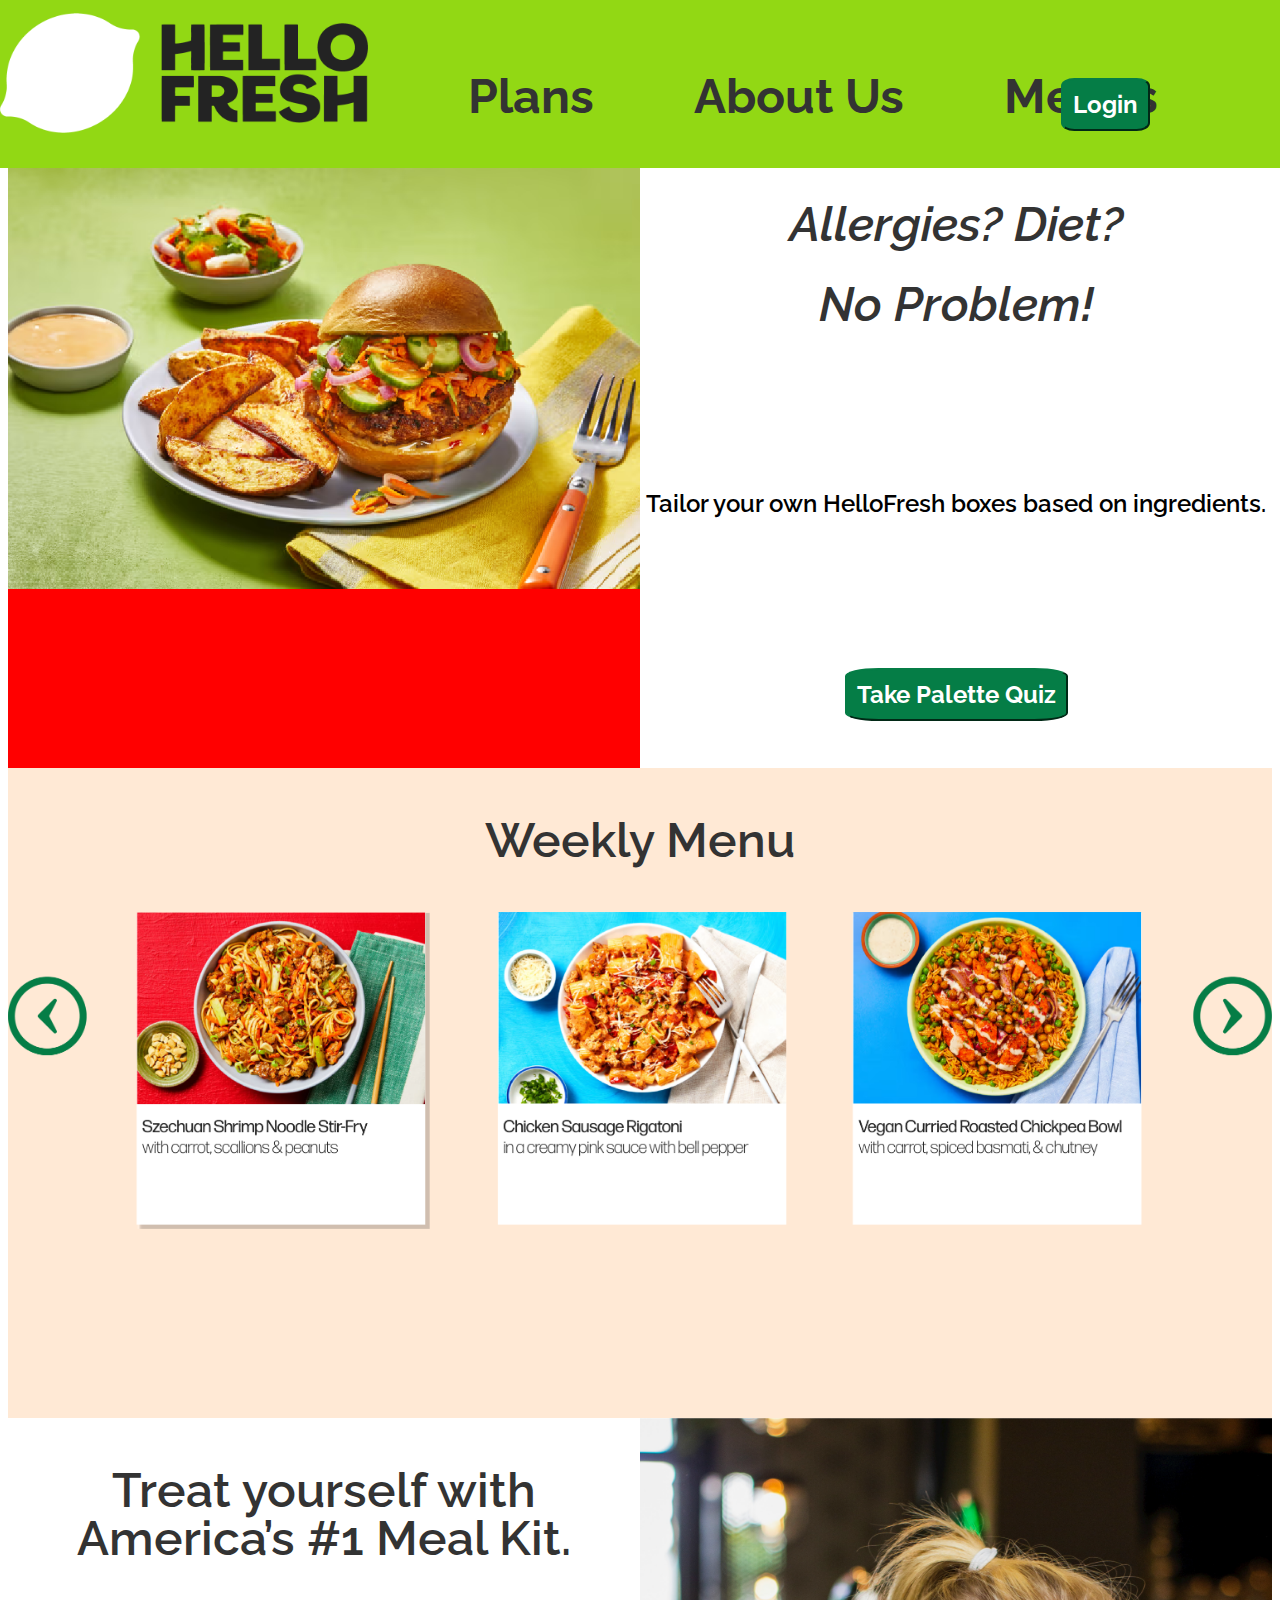
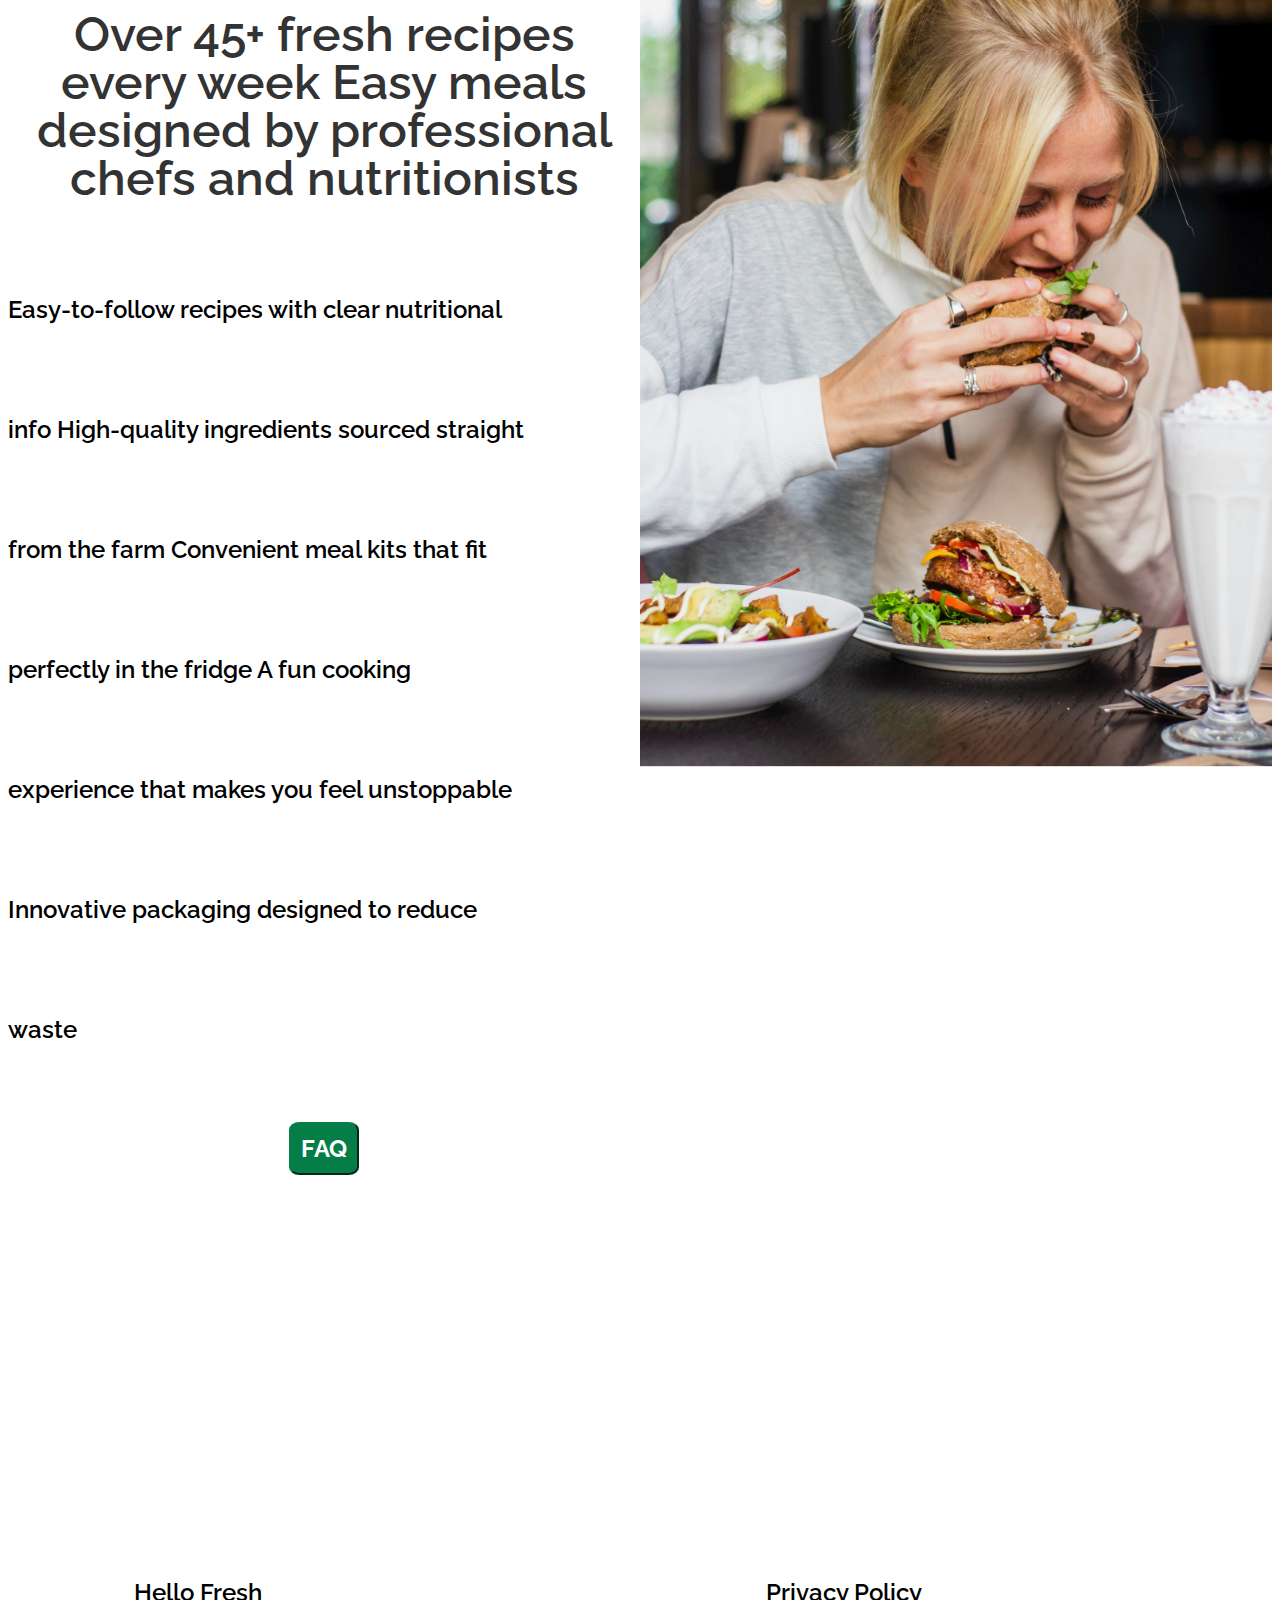
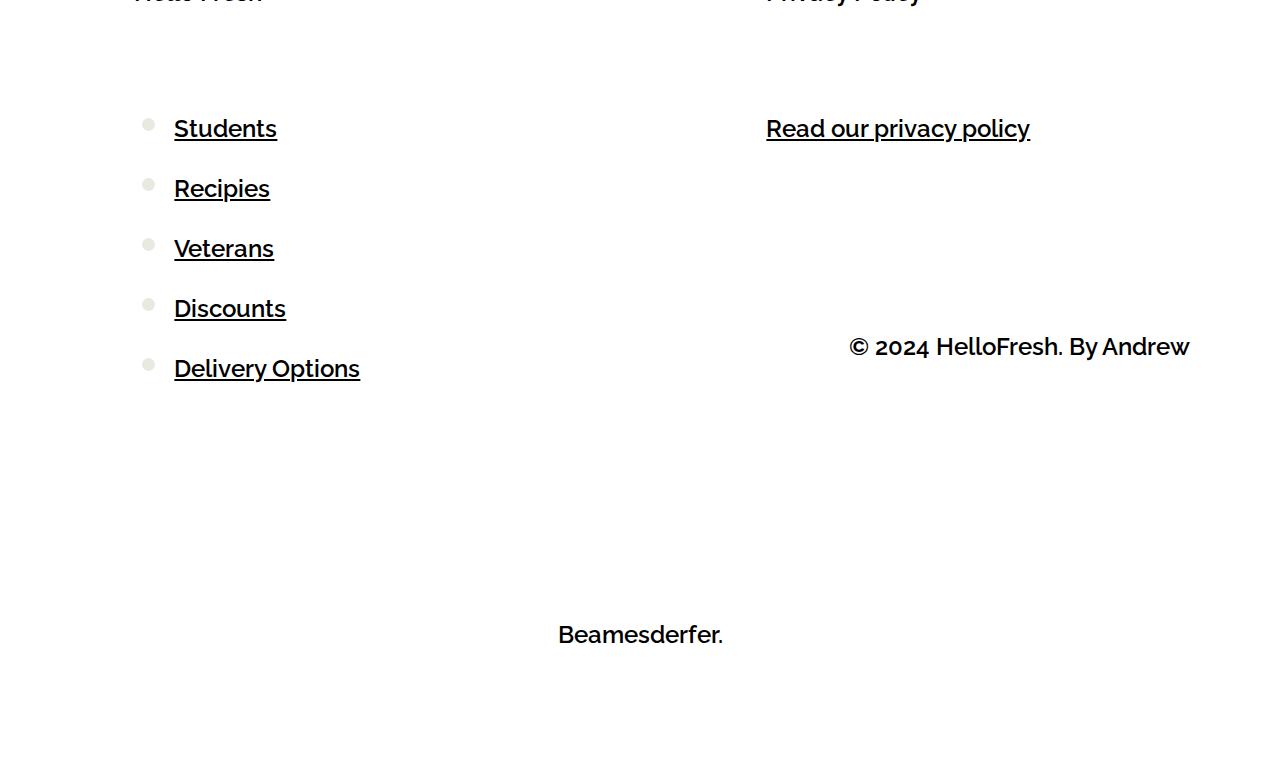
==== index.html @ eec42425 "files" ====
<!DOCTYPE html>
<html>
<head>
<title>HelloFresh</title>
<link rel="stylesheet" type="text/css" href="style.css">
<link rel="preconnect" href="https://fonts.googleapis.com">
<link href="https://fonts.googleapis.com/css2?family=Raleway:wght@300;400&display=swap" rel="stylesheet">
</head>
<body> 
<header>
  <div class="nav Logo"> <img src="images/logo.png" style="height:120px;width:100%"> </div>
  <div class="nav Plans">Plans</div>
  <div class="nav About">About Us</div><div class="nav Menus">Menus</div><div class="nav Login"><button>Login</button></div>
</header>
<div class="content">
<div class= "box red"><div class="img"><img src="images/food1.png"></div></div>
<div class= "box orange"><div class="centered"><h1>Allergies? Diet?</h1><h1>No Problem!</h1>
  <h2> </h2><h2>Tailor your own HelloFresh boxes based on ingredients.</h2>
  <button>Take Palette Quiz</button></div></div>
<div class= "box2 yellow"><div class="centered"><h3>Weekly Menu</h3><div class="img"><img src="images/food2.png"></div></div></div>
<div class= "box green"><div class="centered"><h3>Treat yourself with
America’s #1 Meal Kit.</h3>
<h3>Over 45+ fresh recipes every week
Easy meals designed by professional chefs and nutritionists</h3><div class="centere"><h4> Easy-to-follow recipes with clear nutritional info

 High-quality ingredients sourced straight from the farm

 Convenient meal kits that fit perfectly in the fridge

 A fun cooking experience that makes you feel unstoppable

 Innovative packaging designed to reduce waste</h4></div><p></p><p></p><p></p><p></p></p><button>FAQ</button></div></div>
<div class= "box green"><div class="centered"><div class="img"><img src="images/pic1.png"></div></div></div>
</div>





<footer>

    <div class="footer">  <div class="social-media">
        <h4>Hello Fresh</h4>
        <ul>
          <li><a href="#" target="https:/">Students</a></li>
          <li><a href="#" target="https:/">Recipies</a></li>
          <li><a href="#" target="https:/">Veterans</a></li>
                   <li><a href="#" target="https:/">Discounts</a></li>
                            <li><a href="#" target="https:/">Delivery Options</a></li>

        </ul>
      </div>

      <div class="privacy-policy">
        <h4>Privacy Policy</h4>
        <p><a href="/privacy-policy">Read our privacy policy</a></p>
      </div>
    </div><center><h2>&copy; 2024 HelloFresh. By Andrew Beamesderfer.</h2>

</center></div></footer>
 </body>
 </html>
---- style.css ----
body{font-family: Georgia;
	font-size: 16px;
	 line-height:1.5;
	 background-color:#ffffff;
	 
	 background-size:cover; 
	 background-repeat:no-repeat;
	 height:100vh;
	 color:#333333;}
header{
position: fixed;
font-family: Raleway;
top:0px;
left:0px;
font-size: 48px;
font-weight: 700;
font-style:bold;
line-height:4;
height:168px;
width: 100%;
background-color: #92D814;
}
footer{
	;
	bottom: 64px;
	left: 64px;

	 }
	 h1{font-family: Raleway;
	 	font-size: 48px;
font-weight: 600;
font-style:italic;
line-height:1;
	 	}
	 	h2{font-family: Raleway;
	 	font-size: 24px;
font-weight: 600;
line-height:12;color:black;
	 	}
	 	 h3{font-family: Raleway;
	 	font-size: 48px;
font-weight: 600;

line-height:1;
	 	}
	 		 	h4{font-family: Raleway;
	 	font-size: 24px;
font-weight: 600;
line-height:5;color:black;text-align: left;

	 	}
		a{font-family: Raleway;
	 	font-size: 24px;
font-weight: 600;
line-height:1;color:black;text-align: left;}

	 p{font-family: Raleway;
	 	position:center;
	 	top:1000px;}
.content{display:flex;flex-wrap: wrap;}
	 	.box{width: 50%; height:300px;display: inline-block;}
	 	.box2{width: 100%; height:300px;display: inline-block;}
	 	.red{background-color: red;margin-top:160px;height:600px;}
	 	.orange{margin-top:160px;height:600px;}

	 	.yellow{background-color: #FFE9D5;height:650px;}
	 	.green{height:1600px;}
	 	.blue{background-color: blue;}
	 	.purple{background-color: purple;}

	 	.nav{float: left;margin-right:100px;position:center;}
	 	.Logo{ height:100%;padding-top:1%;}
.Login{position:fixed;right:30px;
}
.centered{text-align: center;margin:auto;}
.centere{text-align: center;margin-right:110px;}
img{height:100%;width:100%;}
	 button {font-family: Raleway;font-weight:700;background-color:#057D46;padding:10px;font-size:24px;color:white;border-radius:15%;border-color:#057D46;}
	 .social-media {font-family: 'Raleway', sans-serif;color: #e9e9df;font-size: 40px; font-weight:400;padding-left:9%;float:left; width:50%; height:100%; margin-top:5%;margin-bottom:10px; margin-left:1%; margin-right:0%; }
.privacy-policy { font-family: 'Raleway', sans-serif;color: #e9e9df;font-size: 40px; font-weight:400;float:left; width:40%; height:100%; margin-top:5%;margin-bottom:10px; margin-left:0px; margin-right:0px; }
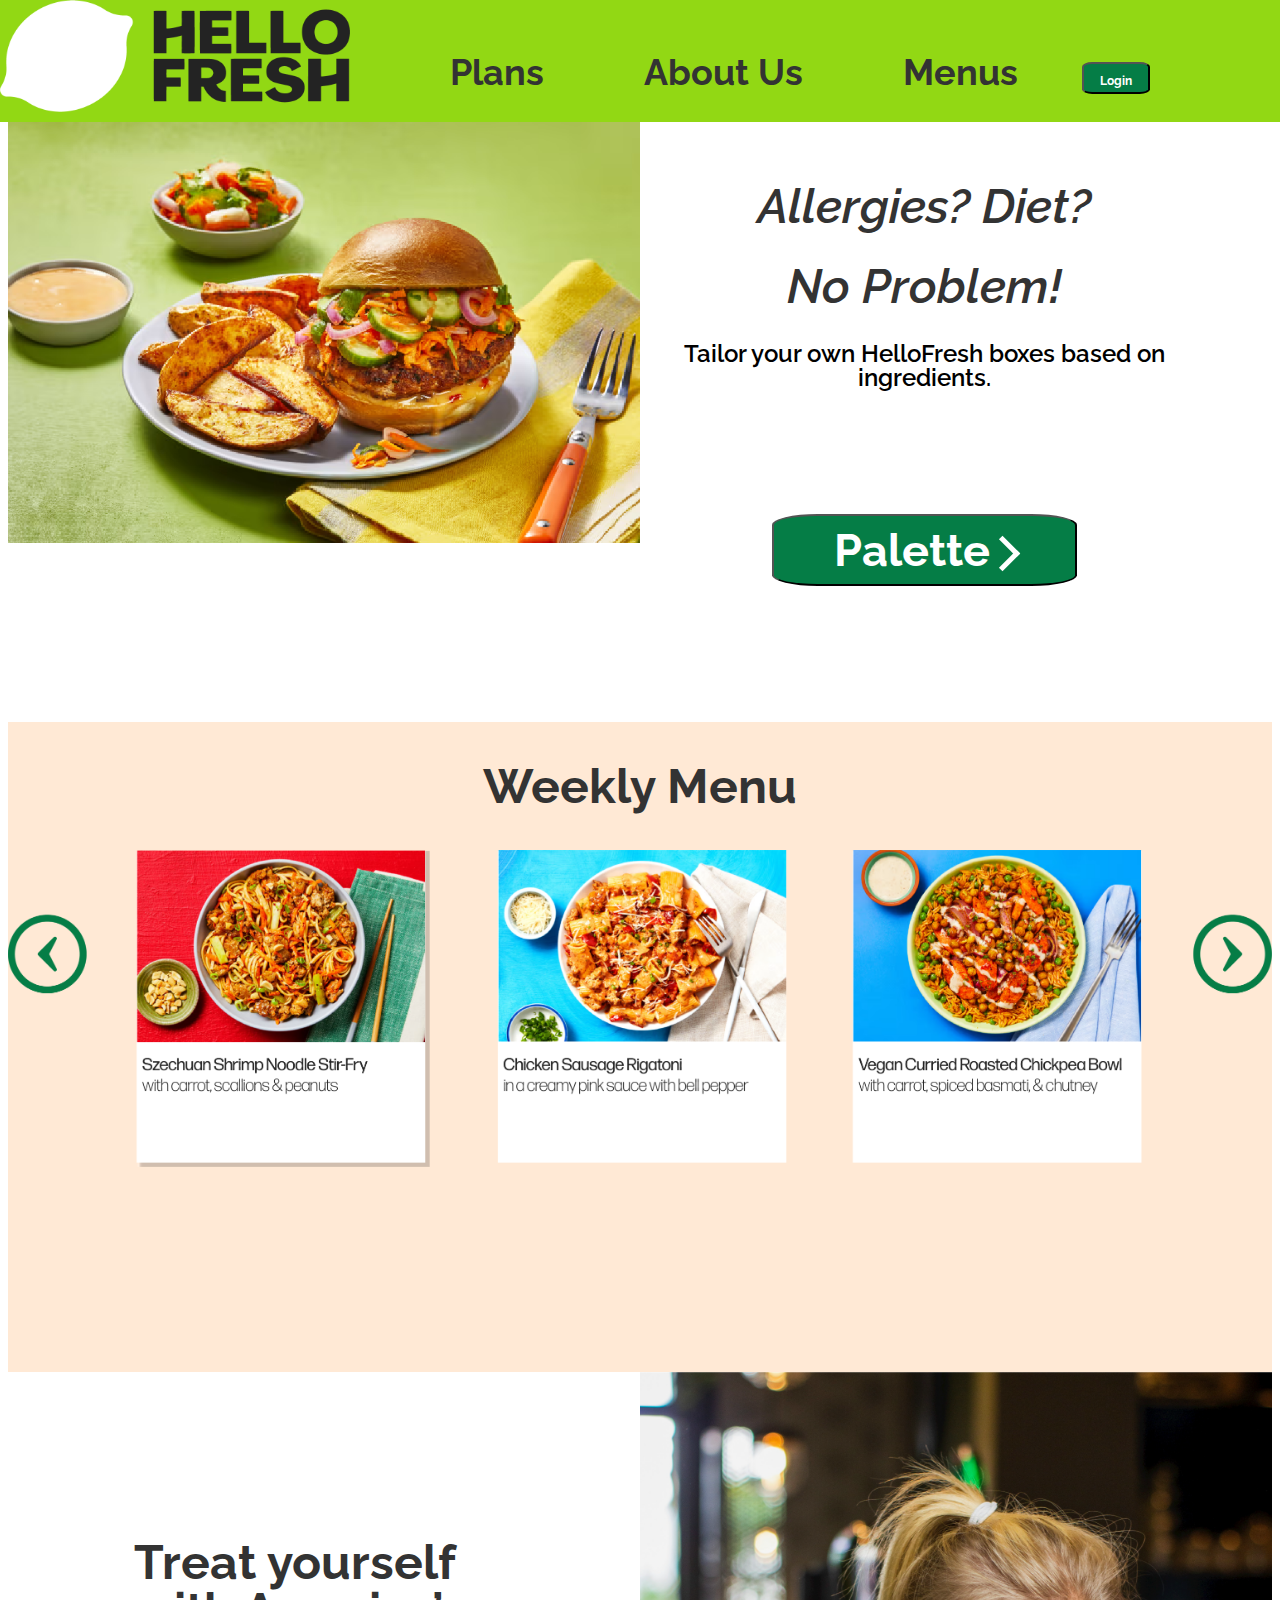
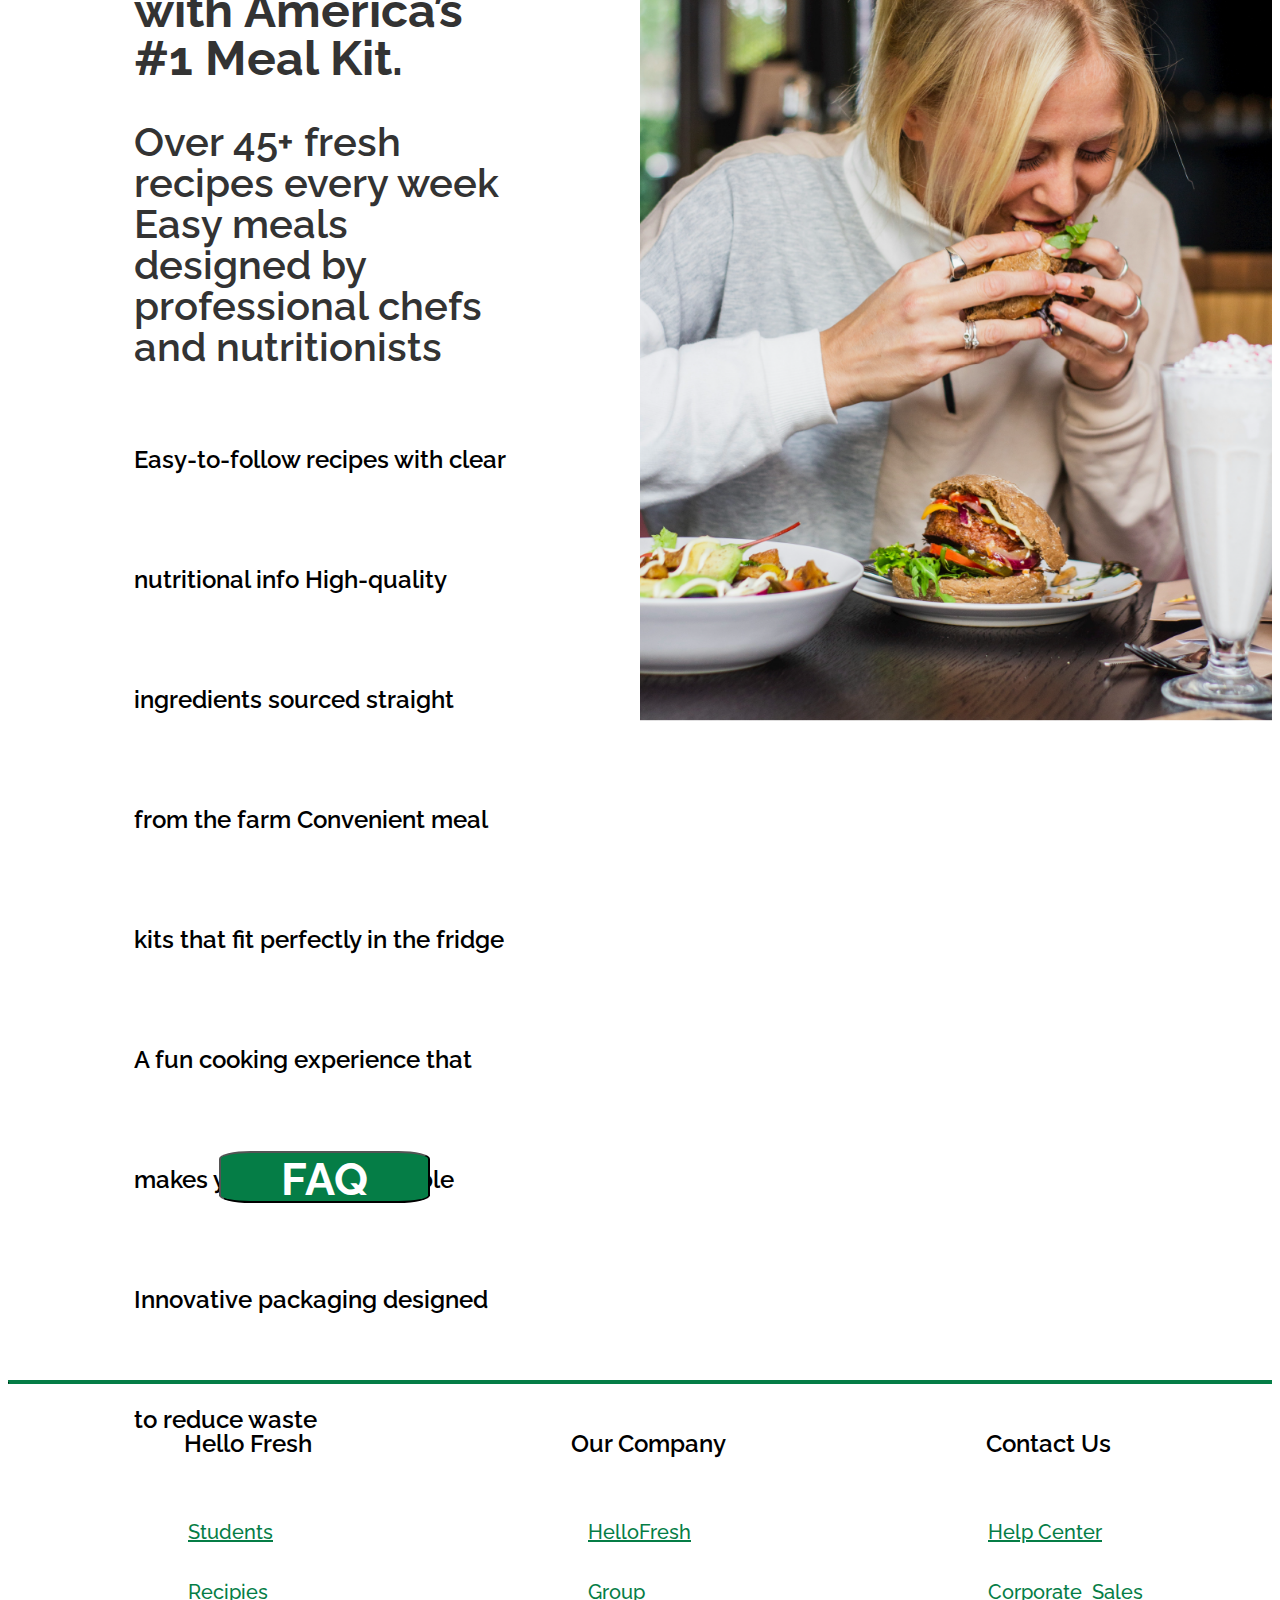
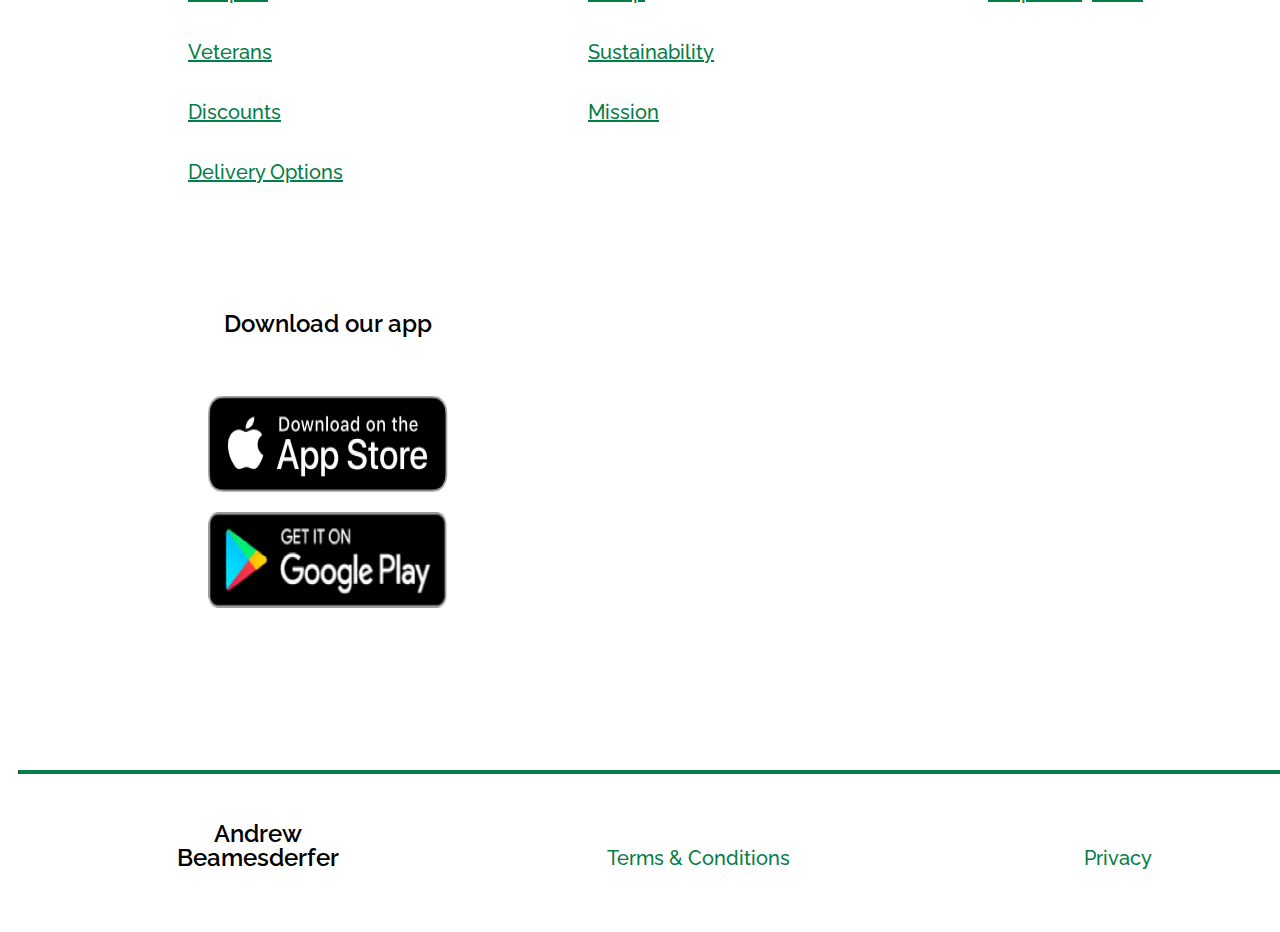
==== commit d61de112: "revisions and table" ====
--- a/index.html
+++ b/index.html
@@ -8,55 +8,88 @@
 </head>
 <body> 
 <header>
-  <div class="nav Logo"> <img src="images/logo.png" style="height:120px;width:100%"> </div>
-  <div class="nav Plans">Plans</div>
+  
+  <div class="nav Logo"><img src="images/logo.png"></div>  <div class="nav Plans">Plans</div>
   <div class="nav About">About Us</div><div class="nav Menus">Menus</div><div class="nav Login"><button>Login</button></div>
 </header>
 <div class="content">
 <div class= "box red"><div class="img"><img src="images/food1.png"></div></div>
-<div class= "box orange"><div class="centered"><h1>Allergies? Diet?</h1><h1>No Problem!</h1>
-  <h2> </h2><h2>Tailor your own HelloFresh boxes based on ingredients.</h2>
-  <button>Take Palette Quiz</button></div></div>
-<div class= "box2 yellow"><div class="centered"><h3>Weekly Menu</h3><div class="img"><img src="images/food2.png"></div></div></div>
-<div class= "box green"><div class="centered"><h3>Treat yourself with
-America’s #1 Meal Kit.</h3>
-<h3>Over 45+ fresh recipes every week
-Easy meals designed by professional chefs and nutritionists</h3><div class="centere"><h4> Easy-to-follow recipes with clear nutritional info
+<div class= "box orange">
+  <div class="orange2">
+    <h1>Allergies? Diet?</h1>
+    <h1>No Problem!</h1>
+  <h3>Tailor your own HelloFresh boxes based on ingredients.</h3>
+  <a href='./palette.html'><button class="button button1">Palette<i class="arrow right"></i> </button></a>
+  </div>
+</div>
+<div class= "box2 yellow"><h2>Weekly Menu</h2><div class="img"><img src="images/food2.png"></div></div>
+<div class= "box green">
+  <div class="green2">
+    <h2>Treat yourself with America’s #1 Meal Kit.</h2>
+<p1>Over 45+ fresh recipes every week Easy meals designed by professional chefs and nutritionists</p1>
 
- High-quality ingredients sourced straight from the farm
+    <h4> Easy-to-follow recipes with clear nutritional info High-quality ingredients sourced straight from the farm Convenient meal kits that fit perfectly in the fridge A fun cooking experience that makes you feel unstoppable Innovative packaging designed to reduce waste</h4>
+</div>
+ <button class="button button2">FAQ</button>
 
- Convenient meal kits that fit perfectly in the fridge
+</div>
+<div class= "box green">
 
- A fun cooking experience that makes you feel unstoppable
+    <div class="img"><img src="images/pic1.png"></div>
 
- Innovative packaging designed to reduce waste</h4></div><p></p><p></p><p></p><p></p></p><button>FAQ</button></div></div>
-<div class= "box green"><div class="centered"><div class="img"><img src="images/pic1.png"></div></div></div>
+</div>
 </div>
 
-
-
-
-
-<footer>
-
-    <div class="footer">  <div class="social-media">
-        <h4>Hello Fresh</h4>
+<hr class="solid">
+<div class="toes">
+      <div class="box4 social-media">
+        <h5>Hello Fresh</h5>
         <ul>
-          <li><a href="#" target="https:/">Students</a></li>
-          <li><a href="#" target="https:/">Recipies</a></li>
-          <li><a href="#" target="https:/">Veterans</a></li>
-                   <li><a href="#" target="https:/">Discounts</a></li>
-                            <li><a href="#" target="https:/">Delivery Options</a></li>
+          <a href="#" target="https:/">Students</a>
+          <a href="#" target="https:/">Recipies</a>
+          <a href="#" target="https:/">Veterans Discounts</a>
+                            <a href="#" target="https:/">Delivery Options</a>
 
         </ul>
       </div>
 
-      <div class="privacy-policy">
-        <h4>Privacy Policy</h4>
-        <p><a href="/privacy-policy">Read our privacy policy</a></p>
+      <div class="box4 Our-Company">
+        <h5>Our Company</h5>
+             <ul>
+          <a href="#" target="https:/">HelloFresh Group</a>
+          <a href="#" target="https:/">Sustainability Mission</a>
+        </ul>
       </div>
-    </div><center><h2>&copy; 2024 HelloFresh. By Andrew Beamesderfer.</h2>
+            <div class="box4 Contact-Us">
+        <h5>Contact Us</h5>
+        <ul>
+<a href="#" target="https:/">Help Center</a>
+<a href="#" target="https:/">Corporate</a>
+<a href="#" target="https:/">Sales</a>
+</ul></div>
+<div class="box3 app">
+        <h5>Download our app</h5>
+        <div class="download">
+          <div class="apple"><img src="images/apple.png"></div>
+          <div class="google"><img src="images/google.png"></div>
+        </div>
+      </div>
 
-</center></div></footer>
+        </ul>
+      </div>
+</div>
+   <footer>
+       <hr class="solid">
+        <div class="box4 social-media">
+        <h5>Andrew Beamesderfer</h5>
+      </div>
+
+      <div class="box3 app">
+        <ul><a>Terms & Conditions</a></ul>
+      </div>
+            <div class="box4 Contact-Us">
+        <ul><a>Privacy</a></ul></div>
+
+</center></footer>
  </body>
- </html>+ </html>
--- a/style.css
+++ b/style.css
@@ -6,75 +6,241 @@
 	 background-size:cover; 
 	 background-repeat:no-repeat;
 	 height:100vh;
-	 color:#333333;}
-header{
-position: fixed;
-font-family: Raleway;
-top:0px;
-left:0px;
-font-size: 48px;
-font-weight: 700;
-font-style:bold;
-line-height:4;
-height:168px;
-width: 100%;
-background-color: #92D814;
-}
-footer{
-	;
-	bottom: 64px;
-	left: 64px;
-
-	 }
-	 h1{font-family: Raleway;
-	 	font-size: 48px;
-font-weight: 600;
-font-style:italic;
-line-height:1;
-	 	}
-	 	h2{font-family: Raleway;
-	 	font-size: 24px;
-font-weight: 600;
-line-height:12;color:black;
-	 	}
-	 	 h3{font-family: Raleway;
-	 	font-size: 48px;
-font-weight: 600;
-
-line-height:1;
-	 	}
-	 		 	h4{font-family: Raleway;
-	 	font-size: 24px;
-font-weight: 600;
-line-height:5;color:black;text-align: left;
-
-	 	}
-		a{font-family: Raleway;
-	 	font-size: 24px;
-font-weight: 600;
-line-height:1;color:black;text-align: left;}
-
-	 p{font-family: Raleway;
-	 	position:center;
-	 	top:1000px;}
-.content{display:flex;flex-wrap: wrap;}
-	 	.box{width: 50%; height:300px;display: inline-block;}
-	 	.box2{width: 100%; height:300px;display: inline-block;}
-	 	.red{background-color: red;margin-top:160px;height:600px;}
-	 	.orange{margin-top:160px;height:600px;}
-
-	 	.yellow{background-color: #FFE9D5;height:650px;}
-	 	.green{height:1600px;}
-	 	.blue{background-color: blue;}
-	 	.purple{background-color: purple;}
-
-	 	.nav{float: left;margin-right:100px;position:center;}
-	 	.Logo{ height:100%;padding-top:1%;}
-.Login{position:fixed;right:30px;
-}
-.centered{text-align: center;margin:auto;}
-.centere{text-align: center;margin-right:110px;}
-img{height:100%;width:100%;}
-	 button {font-family: Raleway;font-weight:700;background-color:#057D46;padding:10px;font-size:24px;color:white;border-radius:15%;border-color:#057D46;}
-	 .social-media {font-family: 'Raleway', sans-serif;color: #e9e9df;font-size: 40px; font-weight:400;padding-left:9%;float:left; width:50%; height:100%; margin-top:5%;margin-bottom:10px; margin-left:1%; margin-right:0%; }
-.privacy-policy { font-family: 'Raleway', sans-serif;color: #e9e9df;font-size: 40px; font-weight:400;float:left; width:40%; height:100%; margin-top:5%;margin-bottom:10px; margin-left:0px; margin-right:0px; }
+	 color:#333333;
+}
+
+header, h1, h2, h3, h4, h5, a, p1, button, .window, input {font-family:Raleway;
+}
+header{position: fixed; 
+	z-index: 1;
+       top:0px;
+       left:0px;
+       font-size: 36px;
+       font-weight: 700;
+       font-style:bold;
+       line-height:4;
+       height:122px;
+       width: 100%;
+       background-color: #92D814;
+
+      }
+footer{ padding: 10px;
+  text-align: center;float: left;
+bottom:0;
+left:0; width: 100%;
+}
+
+h1{
+   font-size: 48px;
+   font-weight: 600;
+   font-style:italic;
+   line-height:1;
+  }
+  h2{font-size: 48px;
+   font-weight: 700;
+   line-height:1;
+}
+h3{
+   font-size: 24px;
+   font-weight: 600;
+   line-height:1;
+   color:black;
+}
+
+h4{font-size: 24px;
+   font-weight: 600;
+   line-height:5;color:black;text-align: left;
+  }
+  h5{font-size: 24px;
+   font-weight: 600;
+   line-height:1;color:black;text-align:center;
+  }
+a{font-size: 20px;
+  font-weight: 500;
+  line-height:1;
+  color:#057D46;
+  text-align: left;
+}
+p1{font-size: 40px;
+   font-weight: 600;
+   line-height:1;
+}
+.content{display:flex;
+	 flex-wrap: wrap;
+}
+.box{width: 50%;
+     height:300px;
+     display: inline-block;
+}
+.box2{width: 100%; height:300px;
+      display: inline-block;text-align: center;
+}
+.box3{width: 240px; height:200px;
+      display: inline-block; padding-left: 200px;
+}
+.box4{width: 200px; height:200px;
+      display: inline-block; padding-left: 200px;
+}
+.red{
+     margin-top:114px;
+     height:600px;
+}
+.red2{
+     margin-top:114px;
+     height:200px;
+     padding-left: 120px;
+}
+.orange{margin-top:114px;
+	height:600px;
+}
+.orange2{width:90%;
+	height:100%; text-align: center;;margin-top: 60px;
+
+}
+.yellow{background-color: #FFE9D5;
+	height:650px;
+}
+.green{height:1600px;text-align: center;
+}
+.green2{height:80%;width:60%;padding-left:20%;
+	padding-top:20%;
+	text-align: left;
+}
+.blue{ float:left; margin-left;
+}
+.purple{background-color: purple;
+}
+.nav{float: left;
+     margin-right:100px;
+     position:center;
+
+}
+.Logo{height:112px;
+	width:350px;
+  }
+.Login{position:fixed;
+       right:30px;
+}
+img{height:100%;
+    width:100%;
+}
+button{font-weight:700;
+	 font-size:12px;
+	 border-radius:15%;
+	 height:32px;
+	 background-color:#057D46;
+	 color:white;
+	 padding: 10px 16px;
+	}
+.social-media {color: #e9e9df;
+	       font-size: 40px;
+	       font-weight:400;
+	       float:left;
+	       height:100%;
+	       text-align: left;margin-left: -60px;
+}
+.Our-Company {color: #e9e9df;
+		 font-size: 40px;
+		 font-weight:400;
+		 float:left;
+		 height:100%;
+
+}
+.Contact-Us {color: #e9e9df;
+		 font-size: 40px;
+		 font-weight:400;
+		 float:left;
+		 height:100%;
+
+}
+.app {color: #e9e9df;
+		 font-size: 40px;
+		 font-weight:400;
+		 float:left;
+		 height:100%;
+
+}
+.arrow {
+  color: #057D46;
+  border: solid white;
+  border-width: 0 5px 5px 0;
+  display: inline-block;
+  padding: 10px;
+  scale:100%;
+}
+
+.right {
+  transform: rotate(-45deg);
+  -webkit-transform: rotate(-45deg);
+}
+.button1 {
+	background-color: #057D46;
+ 	 color: white;
+  	padding: 0px 60px;
+  	text-align: center;
+	  text-decoration: none;
+	  display: inline-block;
+  	font-size: 45px;
+  	height: 72px;
+  	margin-top: 100px;
+}
+.button2 {
+	background-color: #057D46;
+ 	 color: white;
+  	padding: 0px 60px;
+  	text-align: center;
+	  text-decoration: none;
+	  display: inline-block;
+  	font-size: 45px;
+  	height: 52px;
+  	margin-top: -90px;
+}
+hr.solid {
+  border-top: 3px solid #bbb;
+  border-color:#057D46;
+}
+.toes{
+	width:100%;
+	height:480px;
+}
+.download{
+	width:100%;
+	height:100%;
+	margin-top:60px;
+}
+.google{
+	width:100%;
+	height:20%;
+
+}
+.apple{
+	width:100%;
+	height:20%;
+	margin-bottom:20px;
+}
+table {border: 5px solid #057D46;
+        border-collapse: collapse;
+        width: 80%;margin-top: -900px;
+        margin:auto;
+    }
+    th, td {
+        padding: 50px;
+        text-align: left;
+        background-color: #FFE9D5;
+    }
+    th {
+        background-color: #FFE9D5;
+
+    }
+    
+    .window {font-size: 24px;
+        display: none;
+        padding: 0px;
+        border: 5px solid #057D46;
+        top: 322px;
+        position: absolute;
+        background-color: #FFE9D5;
+        z-index: 0;
+        width:60%;
+        height:50%;
+    }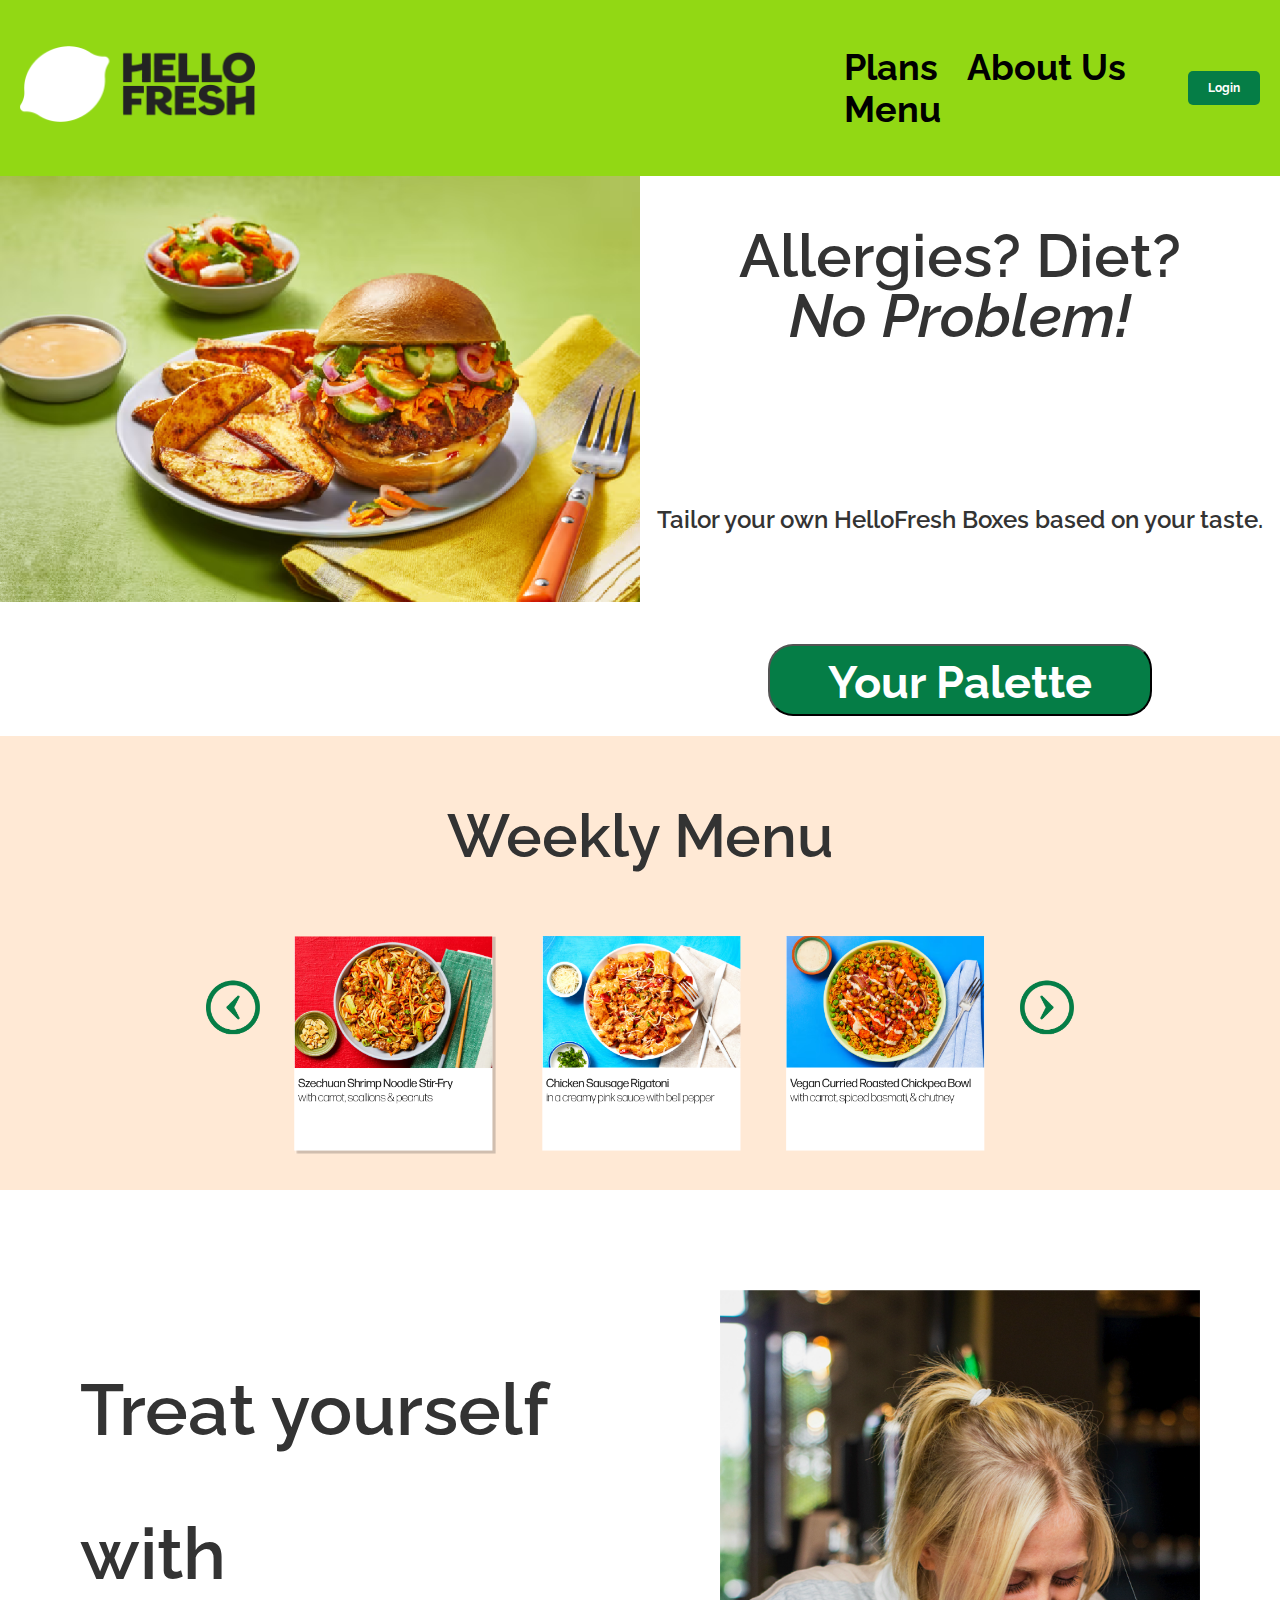
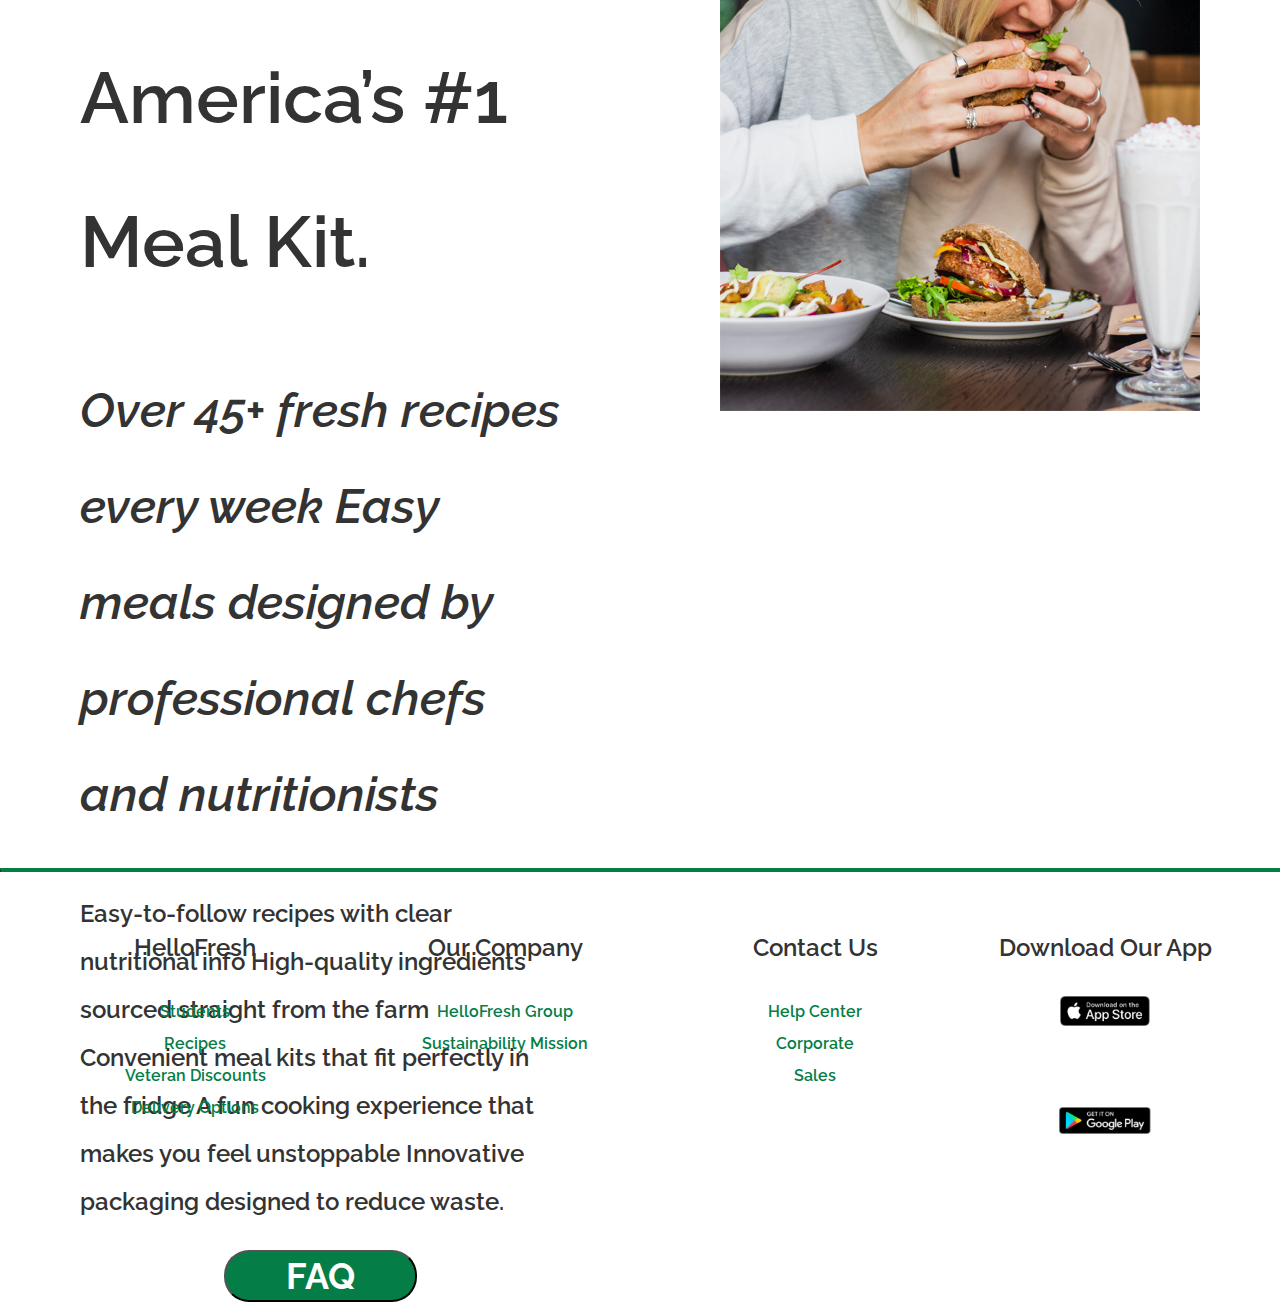
==== commit 2dd4eb3c: "Adjustments to table, and attempt at responsive scalability" ====
--- a/index.html
+++ b/index.html
@@ -5,91 +5,85 @@
 <link rel="stylesheet" type="text/css" href="style.css">
 <link rel="preconnect" href="https://fonts.googleapis.com">
 <link href="https://fonts.googleapis.com/css2?family=Raleway:wght@300;400&display=swap" rel="stylesheet">
+<meta charset="UTF-8">
+<meta name="viewport" content="width=device-width, initial-scale=1.0">
 </head>
-<body> 
-<header>
-  
-  <div class="nav Logo"><img src="images/logo.png"></div>  <div class="nav Plans">Plans</div>
-  <div class="nav About">About Us</div><div class="nav Menus">Menus</div><div class="nav Login"><button>Login</button></div>
-</header>
-<div class="content">
-<div class= "box red"><div class="img"><img src="images/food1.png"></div></div>
-<div class= "box orange">
-  <div class="orange2">
-    <h1>Allergies? Diet?</h1>
-    <h1>No Problem!</h1>
-  <h3>Tailor your own HelloFresh boxes based on ingredients.</h3>
-  <a href='./palette.html'><button class="button button1">Palette<i class="arrow right"></i> </button></a>
-  </div>
+<body>
+    <header>
+        <div class="logo-container">
+            <a href='./index.html'><img src="images/logo.png" alt="Logo"></a>
+        </div>
+        <nav>
+            <ul>
+                <li><a href="#">Plans</a></li>
+                <li><a href="#">About Us</a></li>
+                <li><a href="#">Menu</a></li>
+            </ul>
+        </nav>
+        <button class="login-button">Login</button>
+    </header>
+    <div class="content">
+        <div class="box">
+            <img src="images/food1.png" alt="Preview of HelloFresh Vietnamese Burger ">
+        </div>
+        <div class="box">
+            <h2>Allergies? Diet?
+            <br><i>No Problem!</i></h2>
+            <p>Tailor your own HelloFresh Boxes based on your taste.</p>
+            <a href='./palette.html'><button class="button button1">Your Palette</button></a>
+        </div>
+    </div>
+    <div class="middle-box">
+        <h2>Weekly Menu</h2>
+        <img src="images/food2.png" alt="Three Items in this week's HelloFresh Boxes">
+    </div>
+    <div class="additional-content">
+            <div class="left-box">
+                <h1>Treat yourself with America’s #1 Meal Kit.</h1>
+                <h3>Over 45+ fresh recipes every week Easy meals designed by professional chefs and nutritionists</h3>
+             <p>Easy-to-follow recipes with clear nutritional info High-quality ingredients sourced straight from the farm Convenient meal kits that fit perfectly in the fridge A fun cooking experience that makes you feel unstoppable Innovative packaging designed to reduce waste.</p>
+            <button class="button button2">FAQ</button>
+            </div>
+      <div class="right-box">
+            <img src="images/pic1.png" alt="Woman in a white shirt enjoying a prepared HelloFresh meal.">
+    </div>
 </div>
-<div class= "box2 yellow"><h2>Weekly Menu</h2><div class="img"><img src="images/food2.png"></div></div>
-<div class= "box green">
-  <div class="green2">
-    <h2>Treat yourself with America’s #1 Meal Kit.</h2>
-<p1>Over 45+ fresh recipes every week Easy meals designed by professional chefs and nutritionists</p1>
+    <hr class="solid">
+     <footer>
 
-    <h4> Easy-to-follow recipes with clear nutritional info High-quality ingredients sourced straight from the farm Convenient meal kits that fit perfectly in the fridge A fun cooking experience that makes you feel unstoppable Innovative packaging designed to reduce waste</h4>
-</div>
- <button class="button button2">FAQ</button>
-
-</div>
-<div class= "box green">
-
-    <div class="img"><img src="images/pic1.png"></div>
-
-</div>
-</div>
-
-<hr class="solid">
-<div class="toes">
-      <div class="box4 social-media">
-        <h5>Hello Fresh</h5>
-        <ul>
-          <a href="#" target="https:/">Students</a>
-          <a href="#" target="https:/">Recipies</a>
-          <a href="#" target="https:/">Veterans Discounts</a>
-                            <a href="#" target="https:/">Delivery Options</a>
-
-        </ul>
-      </div>
-
-      <div class="box4 Our-Company">
-        <h5>Our Company</h5>
-             <ul>
-          <a href="#" target="https:/">HelloFresh Group</a>
-          <a href="#" target="https:/">Sustainability Mission</a>
-        </ul>
-      </div>
-            <div class="box4 Contact-Us">
-        <h5>Contact Us</h5>
-        <ul>
-<a href="#" target="https:/">Help Center</a>
-<a href="#" target="https:/">Corporate</a>
-<a href="#" target="https:/">Sales</a>
-</ul></div>
-<div class="box3 app">
-        <h5>Download our app</h5>
-        <div class="download">
-          <div class="apple"><img src="images/apple.png"></div>
-          <div class="google"><img src="images/google.png"></div>
+        <div class="footer-column">
+            <ul>
+              <p>HelloFresh</p>
+                <p1 >Students<br>
+                Recipes<br>
+                Veteran Discounts<br>
+                Delivery Options</p1>
+            </ul>
         </div>
-      </div>
-
-        </ul>
-      </div>
-</div>
-   <footer>
-       <hr class="solid">
-        <div class="box4 social-media">
-        <h5>Andrew Beamesderfer</h5>
-      </div>
-
-      <div class="box3 app">
-        <ul><a>Terms & Conditions</a></ul>
-      </div>
-            <div class="box4 Contact-Us">
-        <ul><a>Privacy</a></ul></div>
-
-</center></footer>
- </body>
- </html>
+        <div class="footer-column">
+            <ul>
+              <p>Our Company</p>
+                <p1>HelloFresh Group<br>
+                Sustainability Mission</p1>
+            </ul>
+        </div>
+        <div class="footer-column">
+            <ul>
+              <p>Contact Us</p>
+                <p1>Help Center<br>
+                Corporate<br>
+                Sales</p1>
+            </ul>
+        </div>
+        <div class="footer-column right-column">
+          <p>Download Our App</p>
+            <div class="image-box">
+                <img src="images/apple.png" alt="App Store">
+            </div>
+            <div class="image-box">
+                <img src="images/google.png" alt="Google Play Store">
+            </div>
+        </div>
+    </footer>
+</body>
+</html>
--- a/style.css
+++ b/style.css
@@ -1,246 +1,293 @@
-body{font-family: Georgia;
-	font-size: 16px;
-	 line-height:1.5;
-	 background-color:#ffffff;
-	 
-	 background-size:cover; 
-	 background-repeat:no-repeat;
-	 height:100vh;
-	 color:#333333;
-}
-
-header, h1, h2, h3, h4, h5, a, p1, button, .window, input {font-family:Raleway;
-}
-header{position: fixed; 
-	z-index: 1;
-       top:0px;
-       left:0px;
-       font-size: 36px;
-       font-weight: 700;
-       font-style:bold;
-       line-height:4;
-       height:122px;
-       width: 100%;
-       background-color: #92D814;
-
-      }
-footer{ padding: 10px;
-  text-align: center;float: left;
-bottom:0;
-left:0; width: 100%;
-}
-
+/* Global styles */
+body {
+    margin: 0;
+    font-family:Raleway;
+    color:#333333
+}
+header, h1, h2, h3, h4, h5, a, p, p1, button, .window, input {font-family:Raleway;
+}
+header {
+    display: flex;
+    align-items: center; 
+    padding: 10px 20px;
+    background-color: #92D814;
+    color: black;
+    font-size: 36px;
+    font-weight: 700;
+}
 h1{
+   font-size: 72px;
+   font-weight: 600;
+   line-height:2;
+}
+h2{
+   font-size: 60px;
+   font-weight: 600;
+   line-height:1;
+}
+h3{
    font-size: 48px;
    font-weight: 600;
    font-style:italic;
-   line-height:1;
-  }
-  h2{font-size: 48px;
-   font-weight: 700;
-   line-height:1;
-}
-h3{
+   line-height:2;
+}
+h4{
+   font-size: 30px;
+   font-weight: 600;
+   line-height:0;
+   text-align: left;
+}
+p{
    font-size: 24px;
    font-weight: 600;
-   line-height:1;
-   color:black;
-}
-
-h4{font-size: 24px;
-   font-weight: 600;
-   line-height:5;color:black;text-align: left;
-  }
-  h5{font-size: 24px;
-   font-weight: 600;
-   line-height:1;color:black;text-align:center;
-  }
-a{font-size: 20px;
-  font-weight: 500;
-  line-height:1;
-  color:#057D46;
-  text-align: left;
-}
-p1{font-size: 40px;
-   font-weight: 600;
-   line-height:1;
-}
-.content{display:flex;
-	 flex-wrap: wrap;
-}
-.box{width: 50%;
-     height:300px;
-     display: inline-block;
-}
-.box2{width: 100%; height:300px;
-      display: inline-block;text-align: center;
-}
-.box3{width: 240px; height:200px;
-      display: inline-block; padding-left: 200px;
-}
-.box4{width: 200px; height:200px;
-      display: inline-block; padding-left: 200px;
-}
-.red{
-     margin-top:114px;
-     height:600px;
-}
-.red2{
-     margin-top:114px;
-     height:200px;
-     padding-left: 120px;
-}
-.orange{margin-top:114px;
-	height:600px;
-}
-.orange2{width:90%;
-	height:100%; text-align: center;;margin-top: 60px;
-
-}
-.yellow{background-color: #FFE9D5;
-	height:650px;
-}
-.green{height:1600px;text-align: center;
-}
-.green2{height:80%;width:60%;padding-left:20%;
-	padding-top:20%;
-	text-align: left;
-}
-.blue{ float:left; margin-left;
-}
-.purple{background-color: purple;
-}
-.nav{float: left;
-     margin-right:100px;
-     position:center;
-
-}
-.Logo{height:112px;
-	width:350px;
-  }
-.Login{position:fixed;
-       right:30px;
-}
-img{height:100%;
-    width:100%;
+   line-height:2;
+}
+p1{
+   font-size: 16px;
+   font-weight: 600;;
+   line-height:2;
+   color: #057D46;
 }
 button{font-weight:700;
-	 font-size:12px;
-	 border-radius:15%;
-	 height:32px;
-	 background-color:#057D46;
-	 color:white;
-	 padding: 10px 16px;
-	}
-.social-media {color: #e9e9df;
-	       font-size: 40px;
-	       font-weight:400;
-	       float:left;
-	       height:100%;
-	       text-align: left;margin-left: -60px;
-}
-.Our-Company {color: #e9e9df;
-		 font-size: 40px;
-		 font-weight:400;
-		 float:left;
-		 height:100%;
-
-}
-.Contact-Us {color: #e9e9df;
-		 font-size: 40px;
-		 font-weight:400;
-		 float:left;
-		 height:100%;
-
-}
-.app {color: #e9e9df;
-		 font-size: 40px;
-		 font-weight:400;
-		 float:left;
-		 height:100%;
-
-}
-.arrow {
-  color: #057D46;
-  border: solid white;
-  border-width: 0 5px 5px 0;
-  display: inline-block;
-  padding: 10px;
-  scale:100%;
-}
-
-.right {
-  transform: rotate(-45deg);
-  -webkit-transform: rotate(-45deg);
-}
-.button1 {
-	background-color: #057D46;
- 	 color: white;
-  	padding: 0px 60px;
-  	text-align: center;
-	  text-decoration: none;
-	  display: inline-block;
-  	font-size: 45px;
-  	height: 72px;
-  	margin-top: 100px;
+     font-size:12px;
+     border-radius:25px;
+     background-color:#057D46;
+     color:white;
+     padding: 10px 16px;
+}
+    .button1 {
+    background-color: #057D46;
+    color: white;
+    padding: 10px 6px;
+    text-align: center;
+    display: inline-block;
+    font-size: 45px;
+    height: 72px;
+    width:60%;
+    margin:auto;
 }
 .button2 {
-	background-color: #057D46;
- 	 color: white;
-  	padding: 0px 60px;
-  	text-align: center;
-	  text-decoration: none;
-	  display: inline-block;
-  	font-size: 45px;
-  	height: 52px;
-  	margin-top: -90px;
+    background-color: #057D46;
+    color: white;
+    padding: 0px 60px;
+    text-align: center;
+    text-decoration: none;
+    display: inline-block;
+    font-size: 36px;
+    height: 52px;
+}
+.logo-container {
+    margin-right: auto; 
+}
+.logo-container img {
+    max-width: 30%;
+    height: auto;
+}
+nav {
+    margin-left: auto;
+}
+nav ul {
+    margin-left: auto;
+    float: left;
+}
+nav ul li {
+    display: inline;
+    margin-right: 20px;
+}
+nav ul li a {
+    text-decoration: none;
+    color: black;
+}
+.login-button {
+    background-color: #057D46;
+    border: none;
+    padding: 10px 20px;
+    border-radius: 5px;
+    cursor: pointer;
 }
 hr.solid {
   border-top: 3px solid #bbb;
   border-color:#057D46;
 }
-.toes{
-	width:100%;
-	height:480px;
-}
-.download{
-	width:100%;
-	height:100%;
-	margin-top:60px;
-}
-.google{
-	width:100%;
-	height:20%;
+.content {
+    display: flex;
+    justify-content: space-between;
+}
+.box {
+    flex: 1;
+    height: 540px; 
+    display: flex;
+    flex-direction: column;
+    justify-content: space-between;
+    text-align:center;
+}
+.box img {
+ max-width: 100%;
+    height: auto;
+    max-height: 100%; 
+    width: auto;
+}
+.middle-box {
+    background-color: #FFE9D5;
+    padding: 20px;
+    text-align: center;
+    margin-top: 20px;
+    display: flex;
+    flex-direction: column;
+    align-items: center;
+    justify-content: center;
+}
+.middle-box2 {
+    padding: 20px;
+    text-align: center;
+    margin-top: 20px;
+    display: flex;
+    flex-direction: column;
+    align-items: center;
+    justify-content: center;
+}
+.middle-box img {
+    max-width: 70%;
+    height: auto;
+    max-height: 100%; 
+    margin-top: 20px;
+}
+.middle-box2 img {
+    max-width: 70%;
+    height: auto;
+    max-height: 100%; 
+    margin-top: 20px;
+}
+.additional-content {
+    display: flex;
+    justify-content: space-between;
+    margin-top: 20px;
+}
 
-}
-.apple{
-	width:100%;
-	height:20%;
-	margin-bottom:20px;
-}
-table {border: 5px solid #057D46;
-        border-collapse: collapse;
-        width: 80%;margin-top: -900px;
-        margin:auto;
-    }
-    th, td {
-        padding: 50px;
-        text-align: left;
-        background-color: #FFE9D5;
-    }
-    th {
-        background-color: #FFE9D5;
+.left-box, .right-box {
+    flex: 1;
+    padding: 80px;
+    max-height: 1250px;
+}
 
-    }
-    
-    .window {font-size: 24px;
-        display: none;
-        padding: 0px;
-        border: 5px solid #057D46;
-        top: 322px;
-        position: absolute;
-        background-color: #FFE9D5;
-        z-index: 0;
-        width:60%;
-        height:50%;
-    }+.left-box h2 {
+    text-align: left;
+}
+
+.left-box p {
+    text-align: left;
+}
+.left-box button {
+    display: block;
+    margin: 0 auto;
+}
+.right-box img {
+    max-width: 100%;
+    height: auto;
+    max-height: 1250px;
+}
+footer {
+    display: flex;
+    flex-wrap: wrap;
+    padding: 20px;
+}
+.footer-column {
+    flex: 1;
+    padding: 0 10px;
+    text-align: center;
+}
+.list-column {
+    line-height: 1;
+    padding-right: 75px;
+    float: left;
+    font-size: 16px;
+    width:500px;
+}
+.footer-column.right-column {
+    display: flex;
+    flex-direction: column;
+}
+.image-box {
+    margin-bottom: 10px;
+}
+.image-box img {
+    max-width: 100%;
+    max-height: 30%;
+}
+* {
+    box-sizing:border-box;
+}
+}
+.tabs {
+    position:absolute;
+    top:50%;
+    left:50%;
+    transform: translate(-50%, -50%);
+    width:10px;
+    height:400px;
+    padding:30px 20px;
+    background: #f5f5f5;
+    box-shadow: 5px 5px 10px 5px #ccc;
+    overflow:hidden;
+}
+.tab-content{
+    width:80%;
+    background-color: #FFE9D5
+}
+.tabs .tab-header {
+    float:left;
+    width: 280px;
+    height:100%;
+    border-right:1px solid #ccc;
+    padding: 50px 0px;
+}
+.tabs .tab-header > div {
+    height:50px;
+    line-height: 50px;
+    font-size: 16px;
+    font-weight: 600;
+    color: Black;
+    cursor:pointer;
+    padding-left: 10px;
+}
+.tabs .tab-header  div i {
+    display:inline-block;
+    margin-left: 10px;
+    margin-right: 5px;
+}
+.tabs .tab-header > div:hover,
+.tabs .tab-header > div.active {
+    font-style: bold;
+    color: #057D46;
+}
+.tabs .tab-content {
+    position:relative;
+    height:540px;
+    overflow:hidden; 
+    text-align: left;
+}
+label{
+    font-size: 32px;
+}
+form, input{
+    float: left;
+}
+form{
+    font-size: 16px;width: 100%;
+}
+input{width: 50%;}
+.tabs .tab-content > div {
+    position:absolute;
+    text-align: left;
+    top:200%;
+    width:1000px;
+    transition: all 500ms ease-in-out;
+    line-height: 2;
+}
+.tabs .tab-content >div.active {
+    top:0px;
+}
+checkbox{
+    color: green;
+    height: 100px;
+}